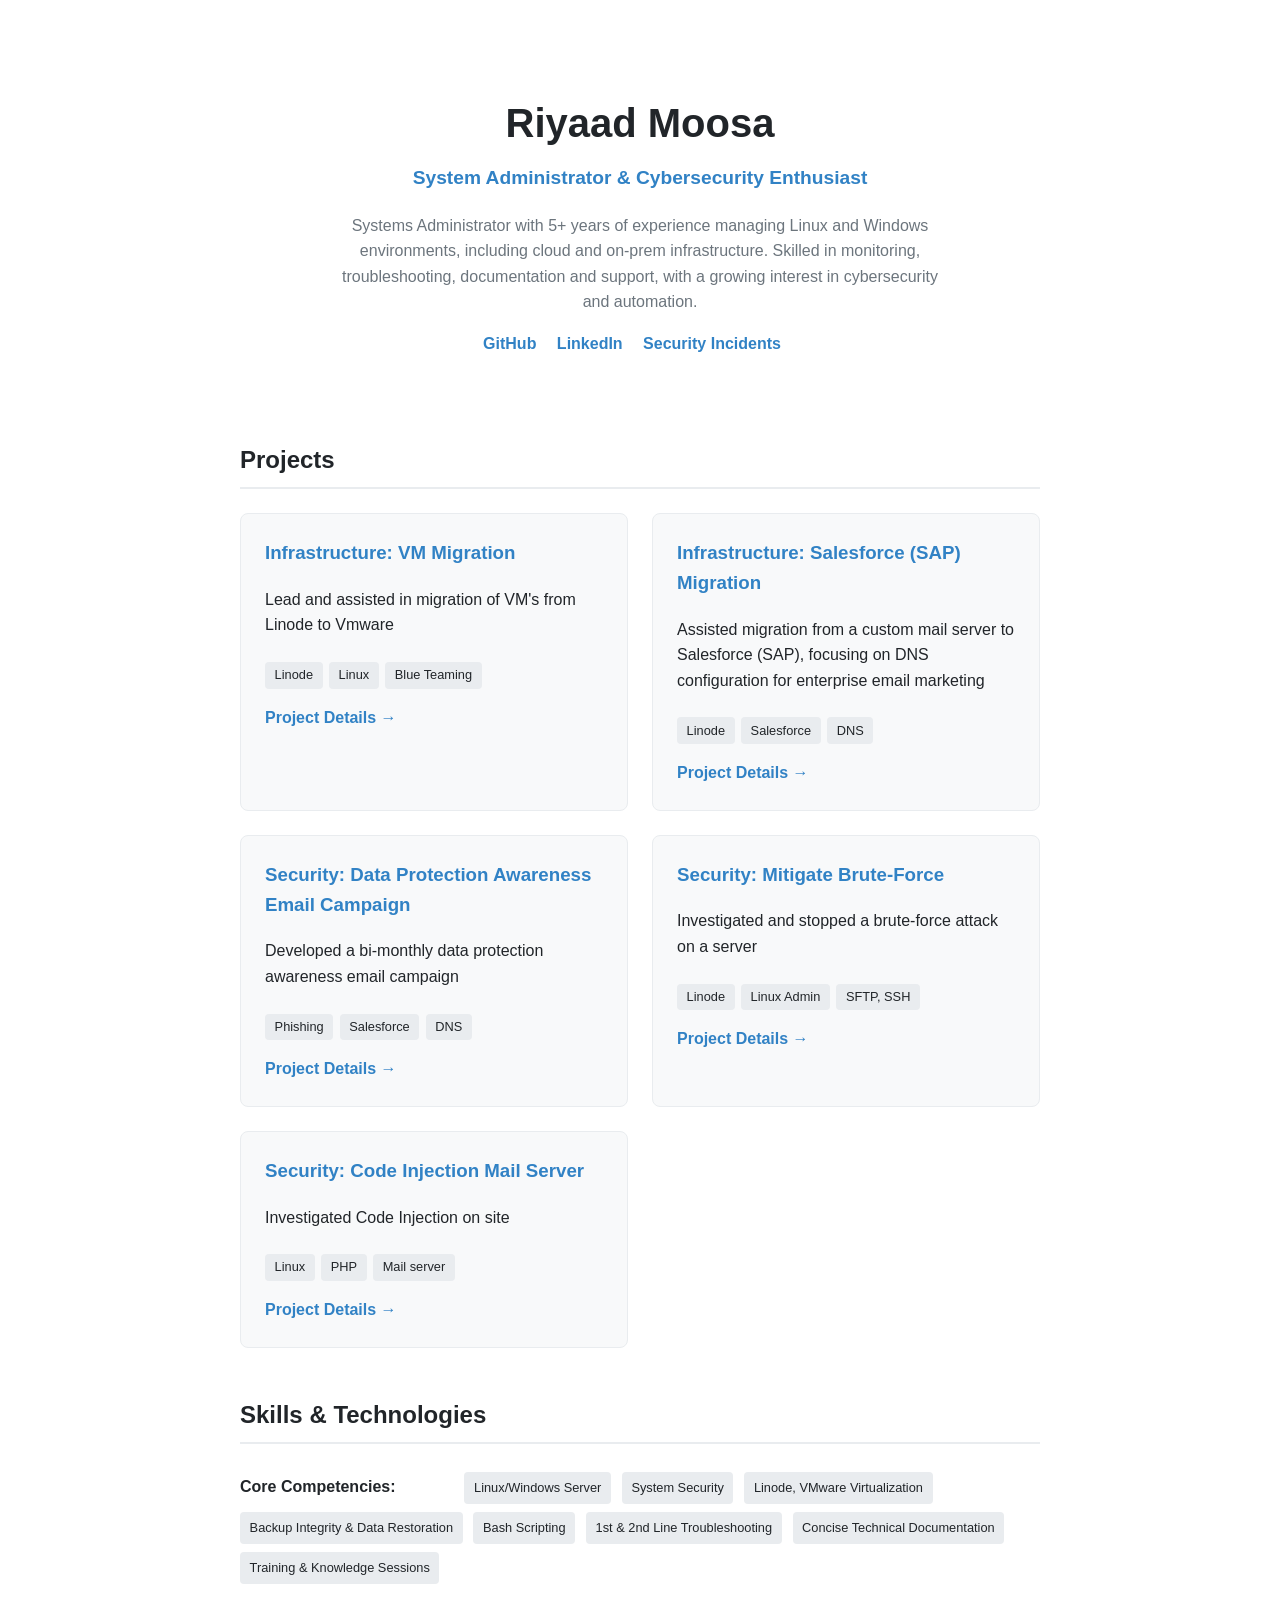
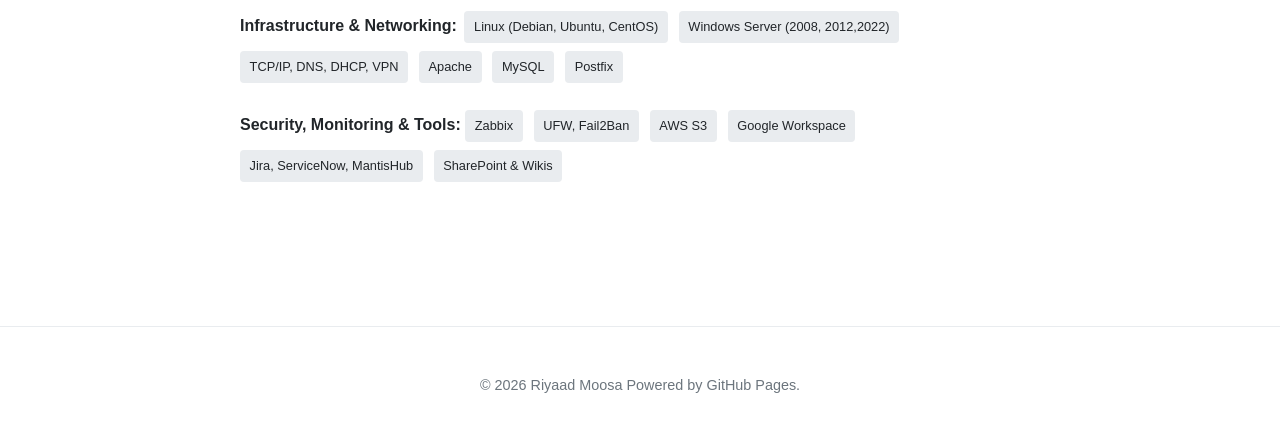
==== index.html @ a67c02aa "Security incident link on top" ====
<!DOCTYPE html>
<html lang="en">
<head>
    <meta charset="UTF-8">
    <meta name="viewport" content="width=device-width, initial-scale=1.0">
    <title>SysAdmin & CyberSecurity Portfolio</title>
    <style>
        :root {
            --bg-color: #ffffff;
            --card-bg: #f8f9fa;
            --text-color: #212529;
            --accent-color: #3182C5;
            --muted-color: #6c757d;
            --border-color: #e9ecef;
        }
        body {
            font-family: -apple-system, BlinkMacSystemFont, 'Segoe UI', Roboto, sans-serif;
            background-color: var(--bg-color);
            color: var(--text-color);
            line-height: 1.6;
            margin: 0;
            padding: 0;
        }
        header {
            max-width: 800px;
            margin: 0 auto;
            padding: 4rem 2rem 2rem;
            text-align: center;
        }
        h1 { font-size: 2.5rem; margin-bottom: 0.5rem; color: var(--text-color); }
        .subtitle { font-size: 1.2rem; color: var(--accent-color); margin-top: 0; font-weight: 600; }
        .bio { max-width: 600px; margin: 0 auto; color: var(--muted-color); }
        main { max-width: 800px; margin: 0 auto; padding: 2rem; }
        section { margin-bottom: 3rem; }
        h2 { border-bottom: 2px solid var(--border-color); padding-bottom: 0.5rem; color: var(--text-color); }
        .grid {
            display: grid;
            grid-template-columns: repeat(auto-fit, minmax(280px, 1fr));
            gap: 1.5rem;
            margin-top: 1.5rem;
        }
        .card {
            background: var(--card-bg);
            padding: 1.5rem;
            border-radius: 8px;
            border: 1px solid var(--border-color);
            transition: transform 0.2s, box-shadow 0.2s;
        }
        .card:hover { 
            transform: translateY(-5px); 
            box-shadow: 0 4px 12px rgba(0,0,0,0.05);
        }
        .card h3 { margin-top: 0; color: var(--accent-color); }
        .tag {
            background: var(--border-color);
            color: var(--text-color);
            padding: 0.2rem 0.6rem;
            border-radius: 4px;
            font-size: 0.8rem;
            margin-right: 0.4rem;
            display: inline-block;
            margin-top: 0.5rem;
        }
        .links { margin-top: 1rem; }
        .links a { color: var(--accent-color); text-decoration: none; margin-right: 1rem; font-weight: bold; }
        .links a:hover { text-decoration: underline; }
        footer { text-align: center; padding: 2rem; color: var(--muted-color); font-size: 0.9rem; border-top: 1px solid var(--border-color); margin-top: 4rem; }
		
		        .skills-category {
            margin-bottom: 1.2rem;
            line-height: 2;
        }
        .skills-label {
            display: inline-block;
            font-weight: bold;
            min-width: 220px;
            color: var(--text-color);
        }
        @media (max-width: 600px) {
            .skills-label {
                display: block;
                margin-bottom: 0.5rem;
            }
        }
	
    </style>
</head>
<body>

    <header>
        <h1>Riyaad Moosa</h1>
        <p class="subtitle">System Administrator & Cybersecurity Enthusiast</p>
        <p class="bio">Systems Administrator with 5+ years of experience managing Linux and Windows environments, including cloud and on-prem infrastructure. Skilled in monitoring, troubleshooting, documentation and support, with a growing interest in cybersecurity and automation.</p>
        <div class="links">
            <a href="https://github.com/riyaadmoosa/linux-tools">GitHub</a>
            <a href="https://www.linkedin.com/in/riyaad-moosa-1ba750356/">LinkedIn</a>
			<a href="security.html">Security Incidents</a>
        </div>
    </header>

    <main>
	     <section id="projects">
            <h2>Projects</h2>
            <div class="grid">
                <!-- Project Card 1 -->
                <div class="card">
                    <h3>Infrastructure: VM Migration</h3>
                    <p>Lead and assisted in migration of VM's from Linode to Vmware</p>
                    <div><span class="tag">Linode</span><span class="tag">Linux</span><span class="tag">Blue Teaming</span></div>
                    <div class="links">
                        <a href="projects.html#vm-migration">Project Details &rarr;</a>
                    </div>
                </div>
                <!-- Project Card 2 -->
                <div class="card">
                    <h3>Infrastructure: Salesforce (SAP) Migration</h3>
                    <p>Assisted migration from a custom mail server to Salesforce (SAP), focusing on DNS configuration for enterprise email marketing</p>
                    <div><span class="tag">Linode</span><span class="tag">Salesforce</span><span class="tag">DNS</span></div>
                    <div class="links">
                        <a href="projects.html#salesforcesap-migration">Project Details &rarr;</a>
                    </div>
                </div>
			   <!-- Project Card 3 -->
                <div class="card">
                    <h3>Security: Data Protection Awareness Email Campaign</h3>
                    <p>Developed a bi-monthly data protection awareness email campaign</p>
                    <div><span class="tag">Phishing</span><span class="tag">Salesforce</span><span class="tag">DNS</span></div>
                    <div class="links">
                        <a href="projects.html#dataprotection-emailcampaign">Project Details &rarr;</a>
                    </div>
                </div>
				 <!-- Project Card 4 -->
                <div class="card">
                    <h3>Security: Mitigate Brute-Force</h3>
                    <p>Investigated and stopped a brute-force attack on a server</p>
                    <div><span class="tag">Linode</span><span class="tag">Linux Admin</span><span class="tag">SFTP, SSH</span></div>
                    <div class="links">
                        <a href="security.html#brute-force">Project Details &rarr;</a>
                    </div>
                </div>
				<!-- Project Card 5 -->
				  <div class="card">
                    <h3>Security: Code Injection Mail Server</h3>
                    <p>Investigated Code Injection on site</p>
                    <div><span class="tag">Linux</span><span class="tag">PHP</span><span class="tag">Mail server</span></div>
                    <div class="links">
                        <a href="security.html#codeinjection-mailserver">Project Details &rarr;</a>
                    </div>
                </div>
            </div>
        </section>

       
	 <section id="skills">
             <h2>Skills & Technologies</h2>
            
            <div class="skills-category">
                <span class="skills-label">Core Competencies:</span>
                <span class="tag">Linux/Windows Server</span>
                <span class="tag">System Security</span>
                <span class="tag">Linode, VMware Virtualization</span>
                <span class="tag">Backup Integrity & Data Restoration</span>
                <span class="tag">Bash Scripting</span>
                <span class="tag">1st & 2nd Line Troubleshooting</span>
                <span class="tag">Concise Technical Documentation</span>
                <span class="tag">Training & Knowledge Sessions</span>
            </div>

            <div class="skills-category">
                <span class="skills-label">Infrastructure & Networking:</span>
                <span class="tag">Linux (Debian, Ubuntu, CentOS)</span>
                <span class="tag">Windows Server (2008, 2012,2022)</span>
                <span class="tag">TCP/IP, DNS, DHCP, VPN</span>
                <span class="tag">Apache</span>
                <span class="tag">MySQL</span>
                <span class="tag">Postfix</span>
            </div>

            <div class="skills-category">
                <span class="skills-label">Security, Monitoring & Tools:</span>
                <span class="tag">Zabbix</span>
                <span class="tag">UFW, Fail2Ban</span>
                <span class="tag">AWS S3</span>
                <span class="tag">Google Workspace</span>
                <span class="tag">Jira, ServiceNow, MantisHub</span>
                <span class="tag">SharePoint & Wikis</span>
            </div>
        </section>
			
    </main>

    <footer>
        <p>&copy; 2026 Riyaad Moosa Powered by GitHub Pages.</p>
    </footer>

</body>
</html>
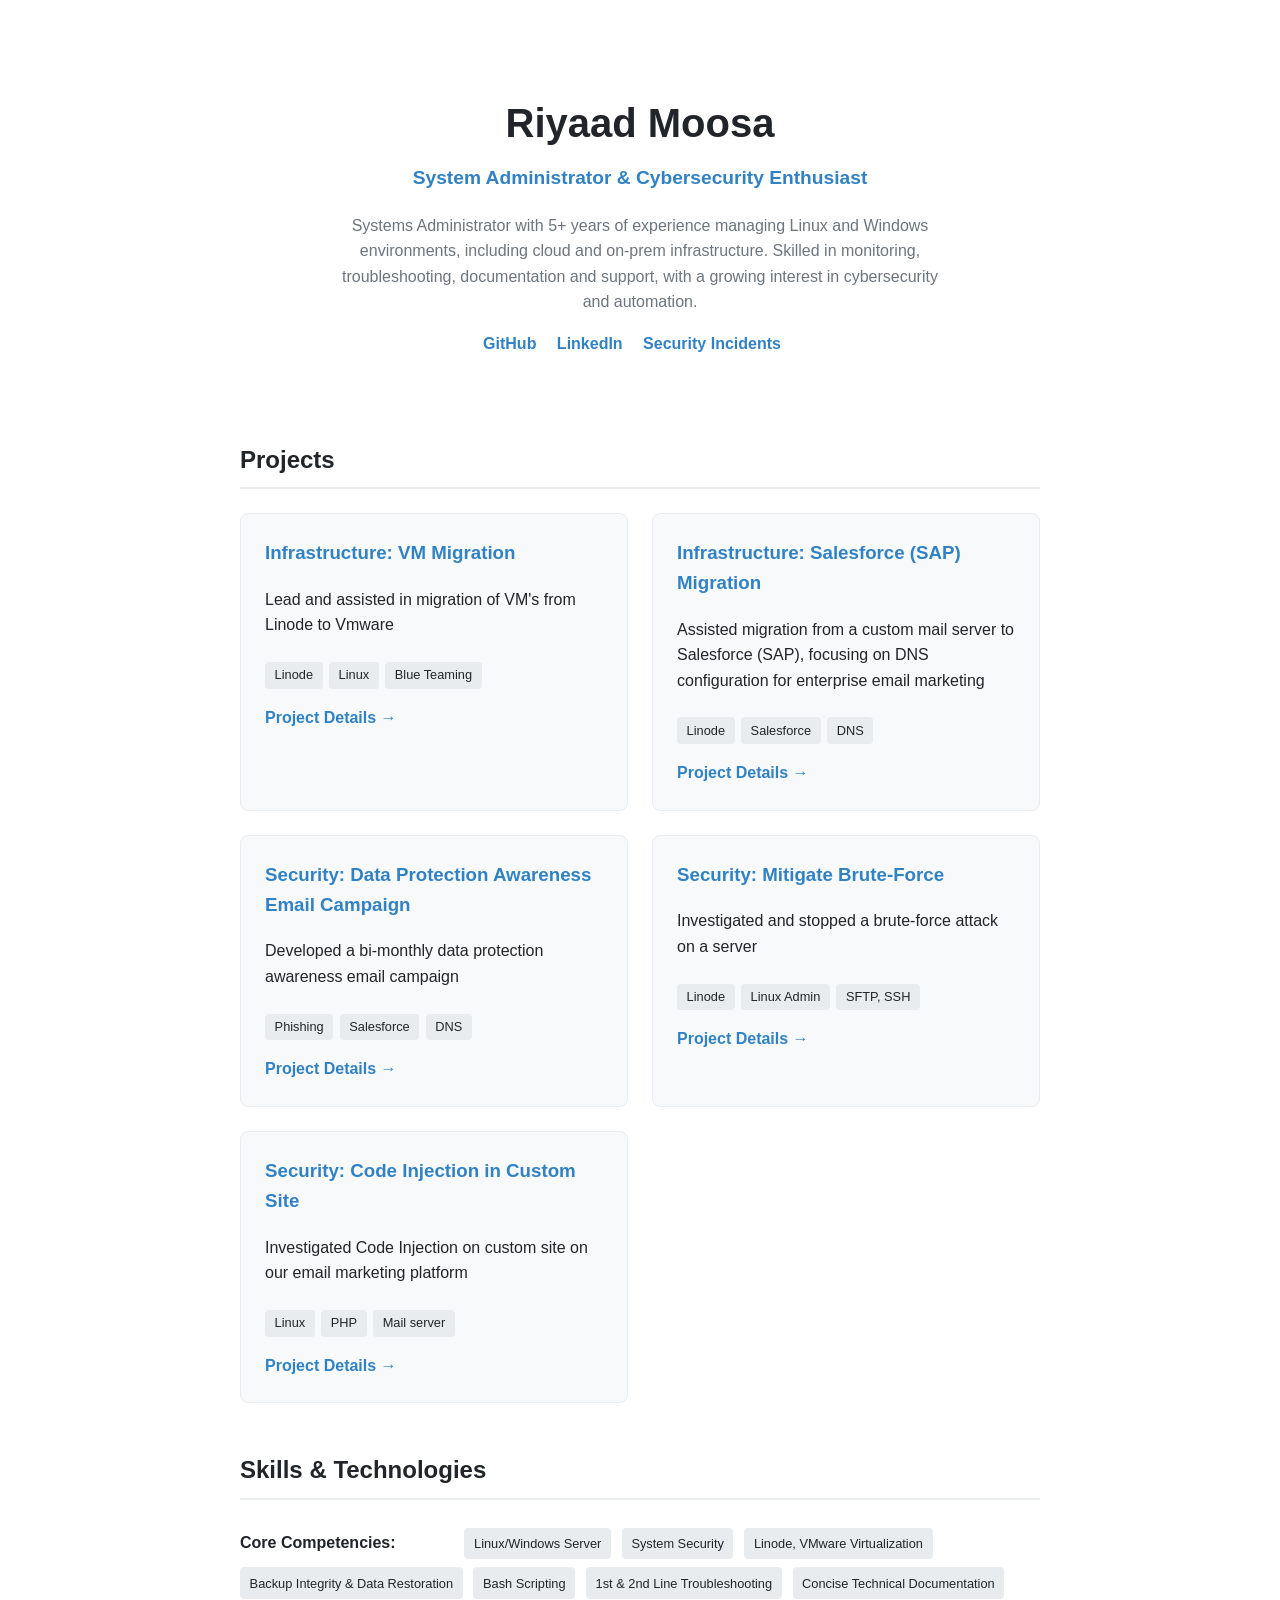
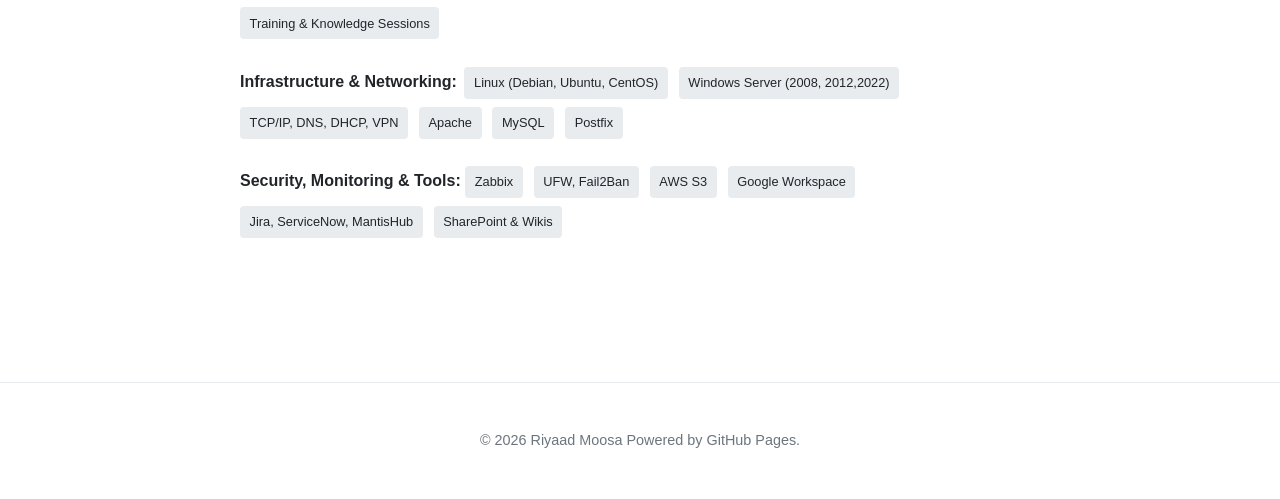
==== commit 0ef56f88: "fixed Code injection section" ====
--- a/index.html
+++ b/index.html
@@ -140,8 +140,8 @@
                 </div>
 				<!-- Project Card 5 -->
 				  <div class="card">
-                    <h3>Security: Code Injection Mail Server</h3>
-                    <p>Investigated Code Injection on site</p>
+                    <h3>Security: Code Injection in Custom Site</h3>
+                    <p>Investigated Code Injection on custom site on our email marketing platform</p>
                     <div><span class="tag">Linux</span><span class="tag">PHP</span><span class="tag">Mail server</span></div>
                     <div class="links">
                         <a href="security.html#codeinjection-mailserver">Project Details &rarr;</a>
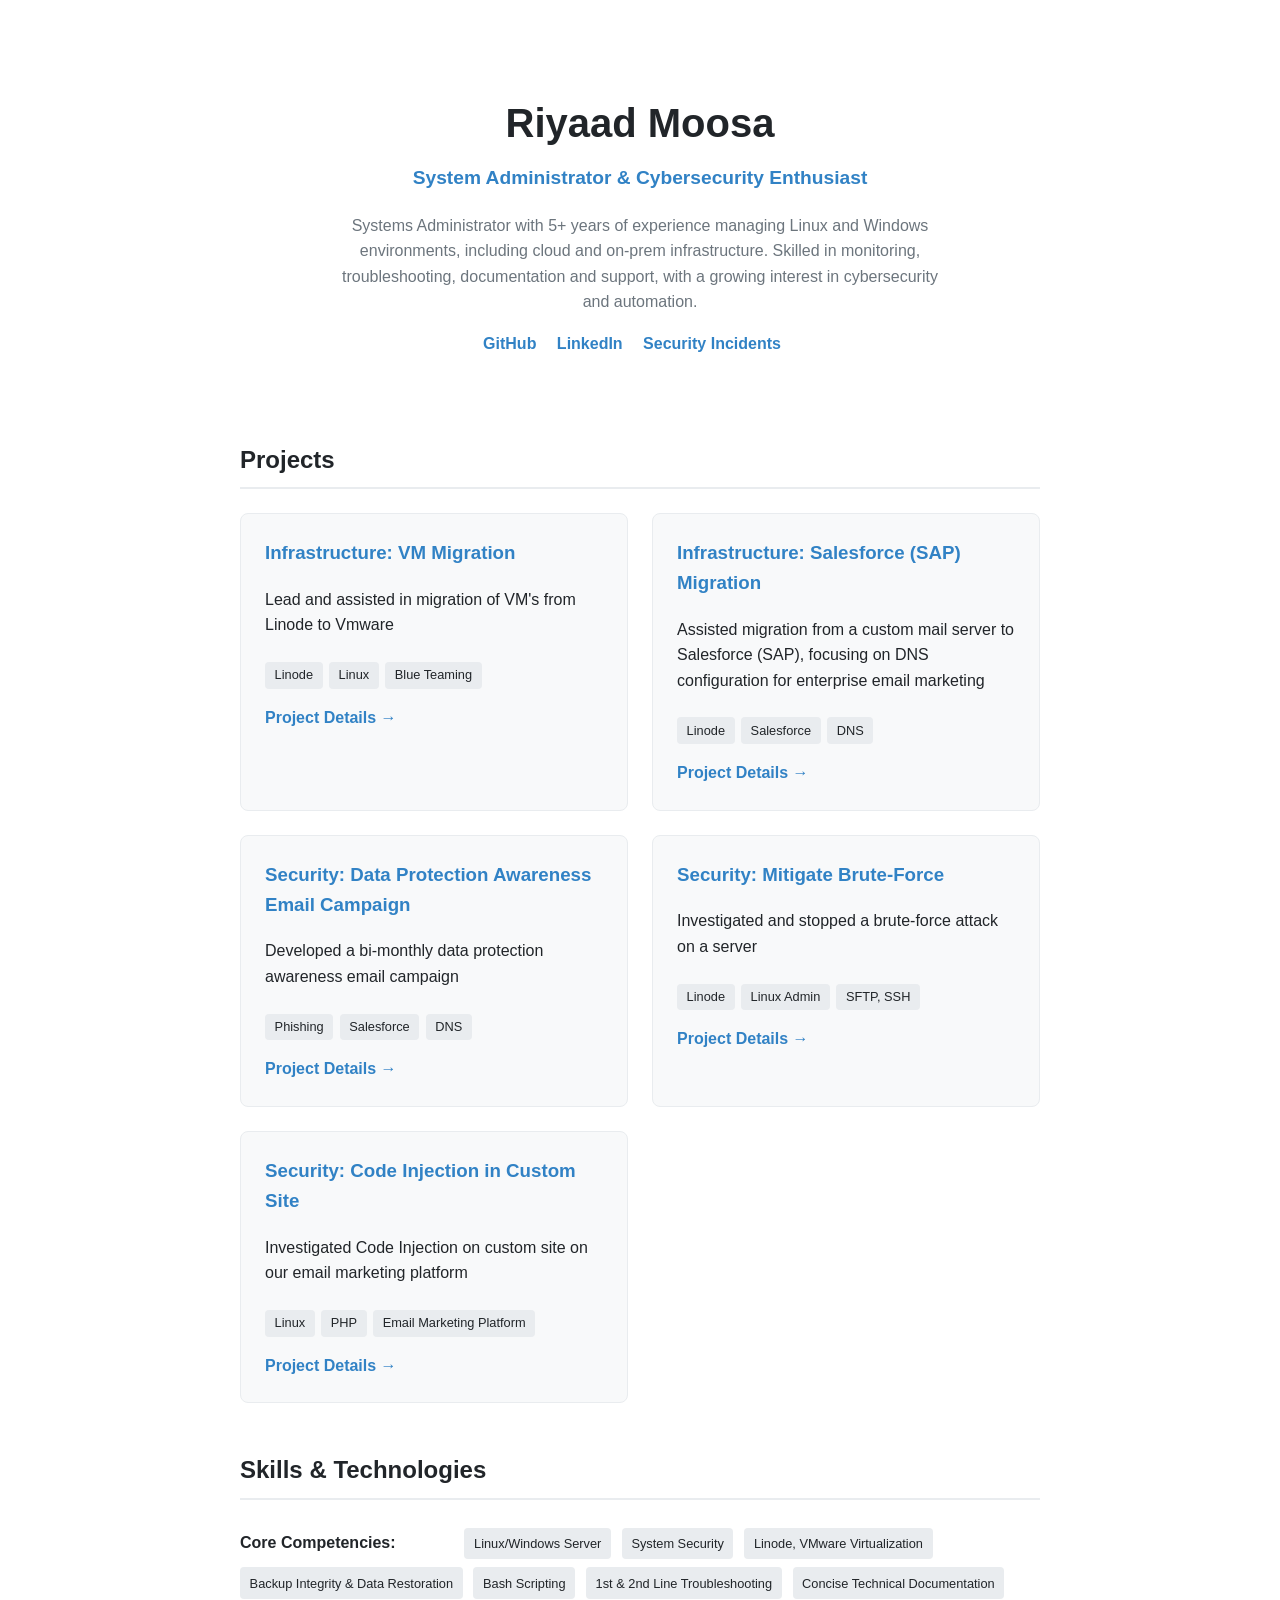
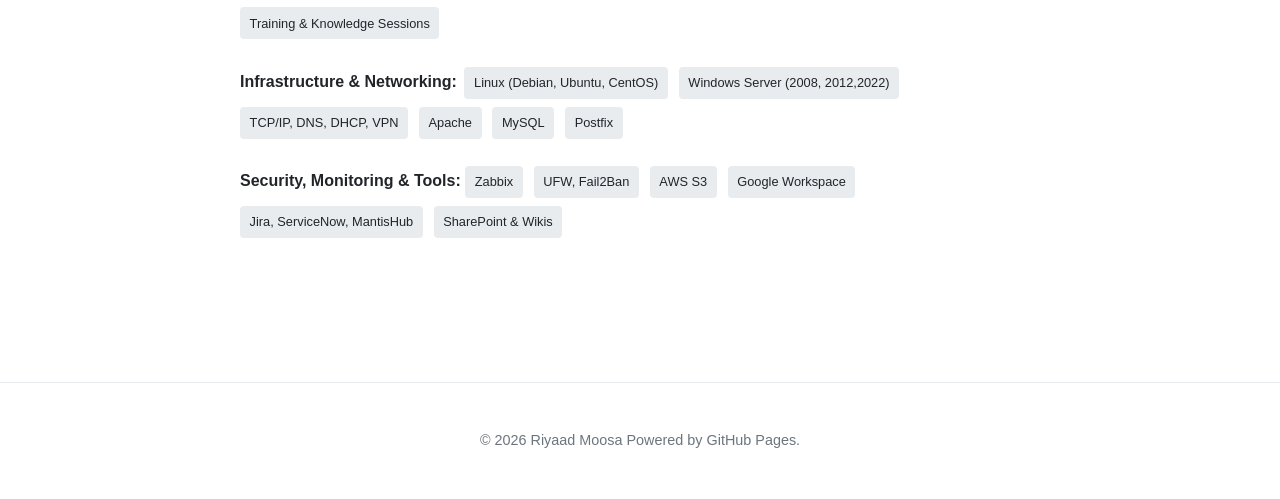
==== commit b94c8c71: "Email marketing platform tag" ====
--- a/index.html
+++ b/index.html
@@ -142,7 +142,7 @@
 				  <div class="card">
                     <h3>Security: Code Injection in Custom Site</h3>
                     <p>Investigated Code Injection on custom site on our email marketing platform</p>
-                    <div><span class="tag">Linux</span><span class="tag">PHP</span><span class="tag">Mail server</span></div>
+                    <div><span class="tag">Linux</span><span class="tag">PHP</span><span class="tag">Email Marketing Platform</span></div>
                     <div class="links">
                         <a href="security.html#codeinjection-mailserver">Project Details &rarr;</a>
                     </div>
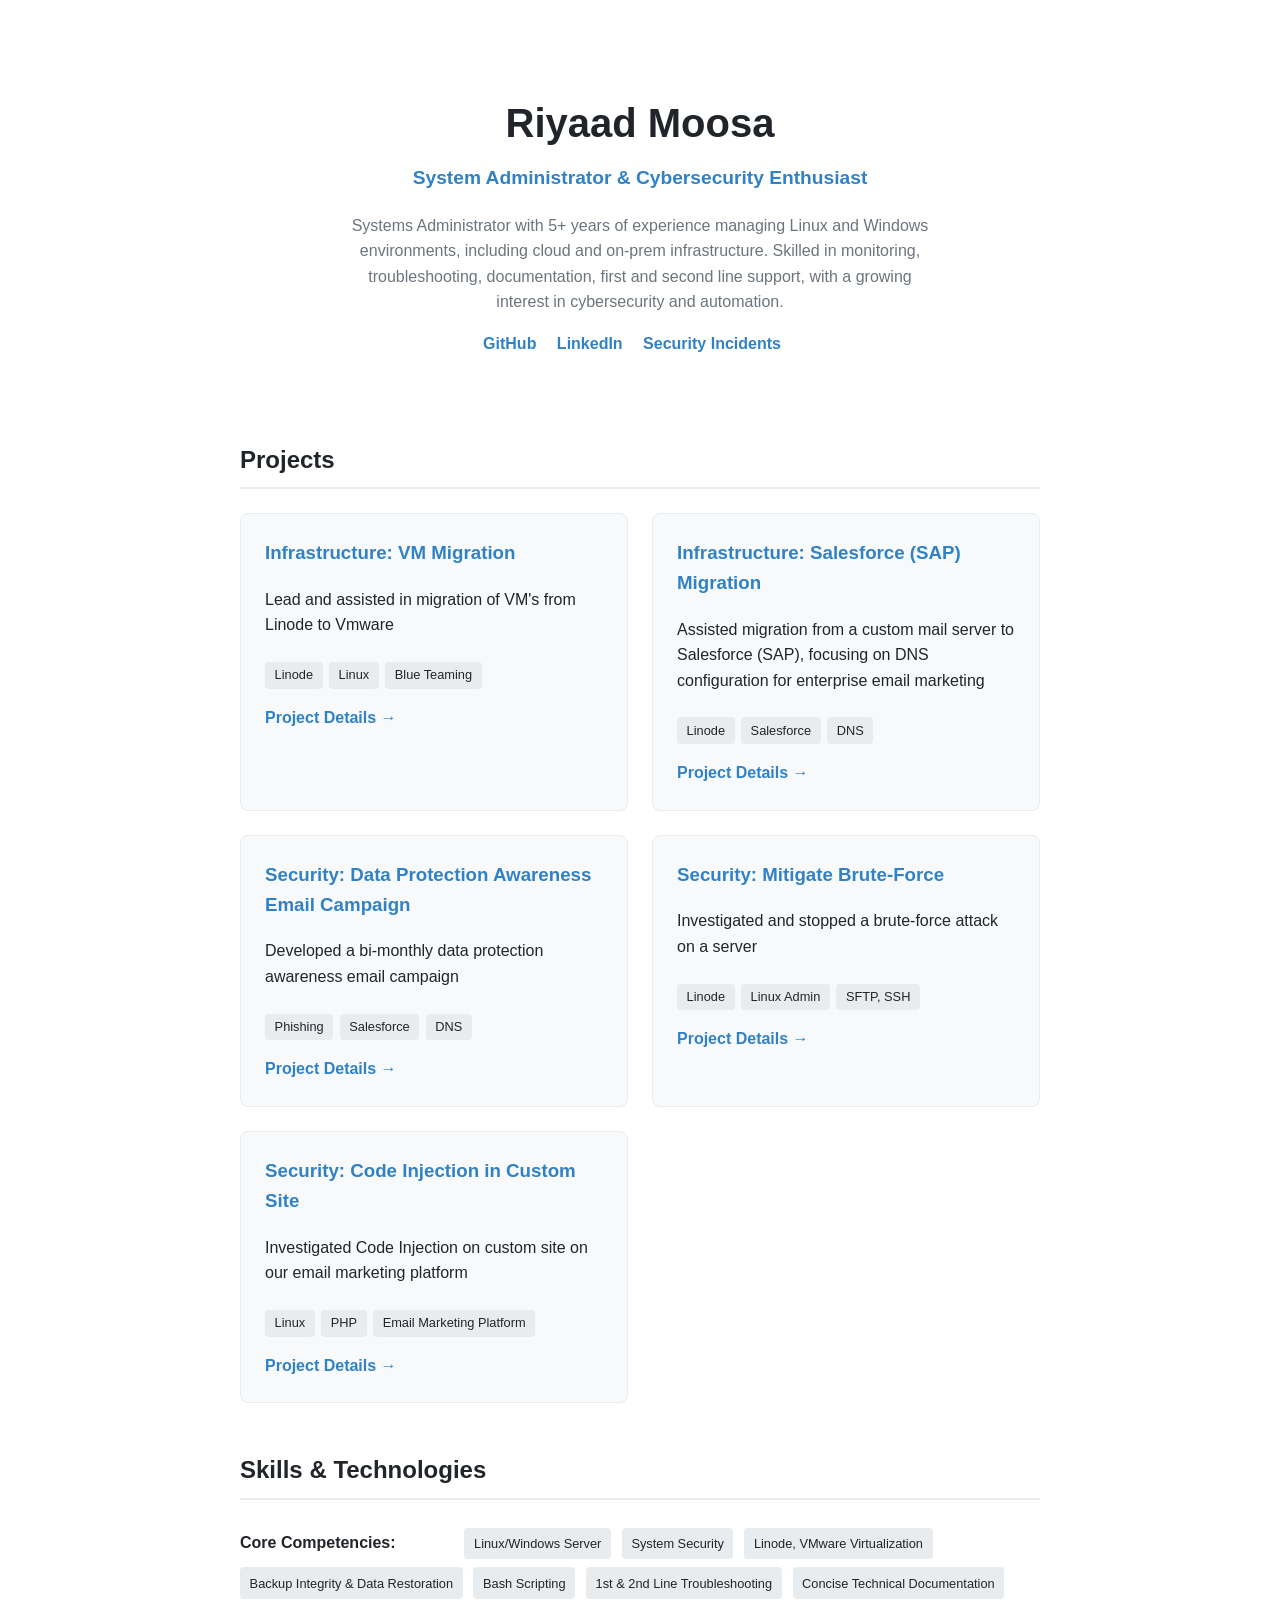
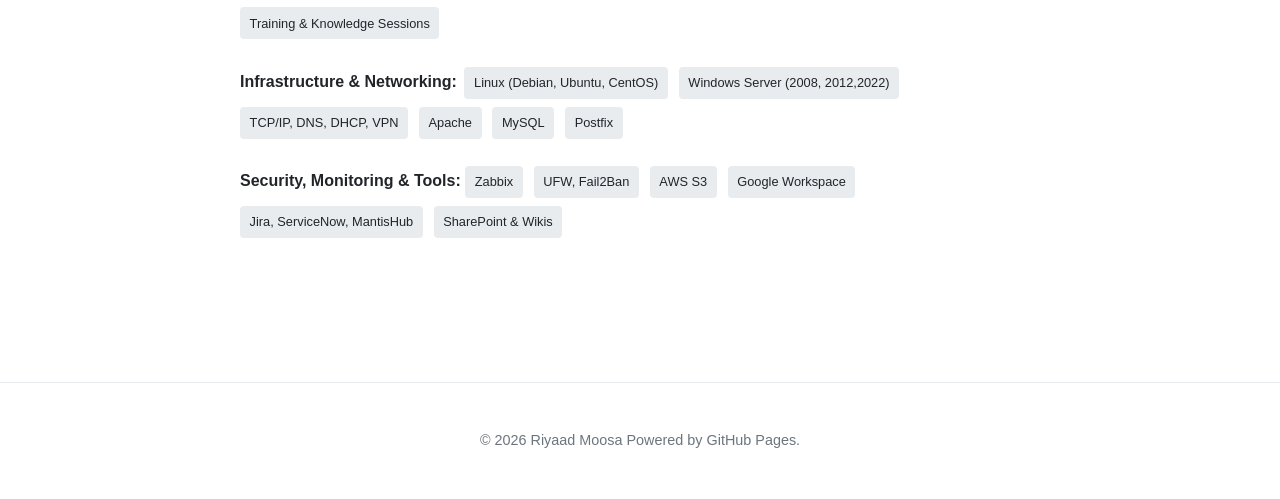
==== commit ed99ac10: "Update index.html Overview update" ====
--- a/index.html
+++ b/index.html
@@ -90,7 +90,7 @@
     <header>
         <h1>Riyaad Moosa</h1>
         <p class="subtitle">System Administrator & Cybersecurity Enthusiast</p>
-        <p class="bio">Systems Administrator with 5+ years of experience managing Linux and Windows environments, including cloud and on-prem infrastructure. Skilled in monitoring, troubleshooting, documentation and support, with a growing interest in cybersecurity and automation.</p>
+        <p class="bio">Systems Administrator with 5+ years of experience managing Linux and Windows environments, including cloud and on-prem infrastructure. Skilled in monitoring, troubleshooting, documentation, first and second line support, with a growing interest in cybersecurity and automation.</p>
         <div class="links">
             <a href="https://github.com/riyaadmoosa/linux-tools">GitHub</a>
             <a href="https://www.linkedin.com/in/riyaad-moosa-1ba750356/">LinkedIn</a>
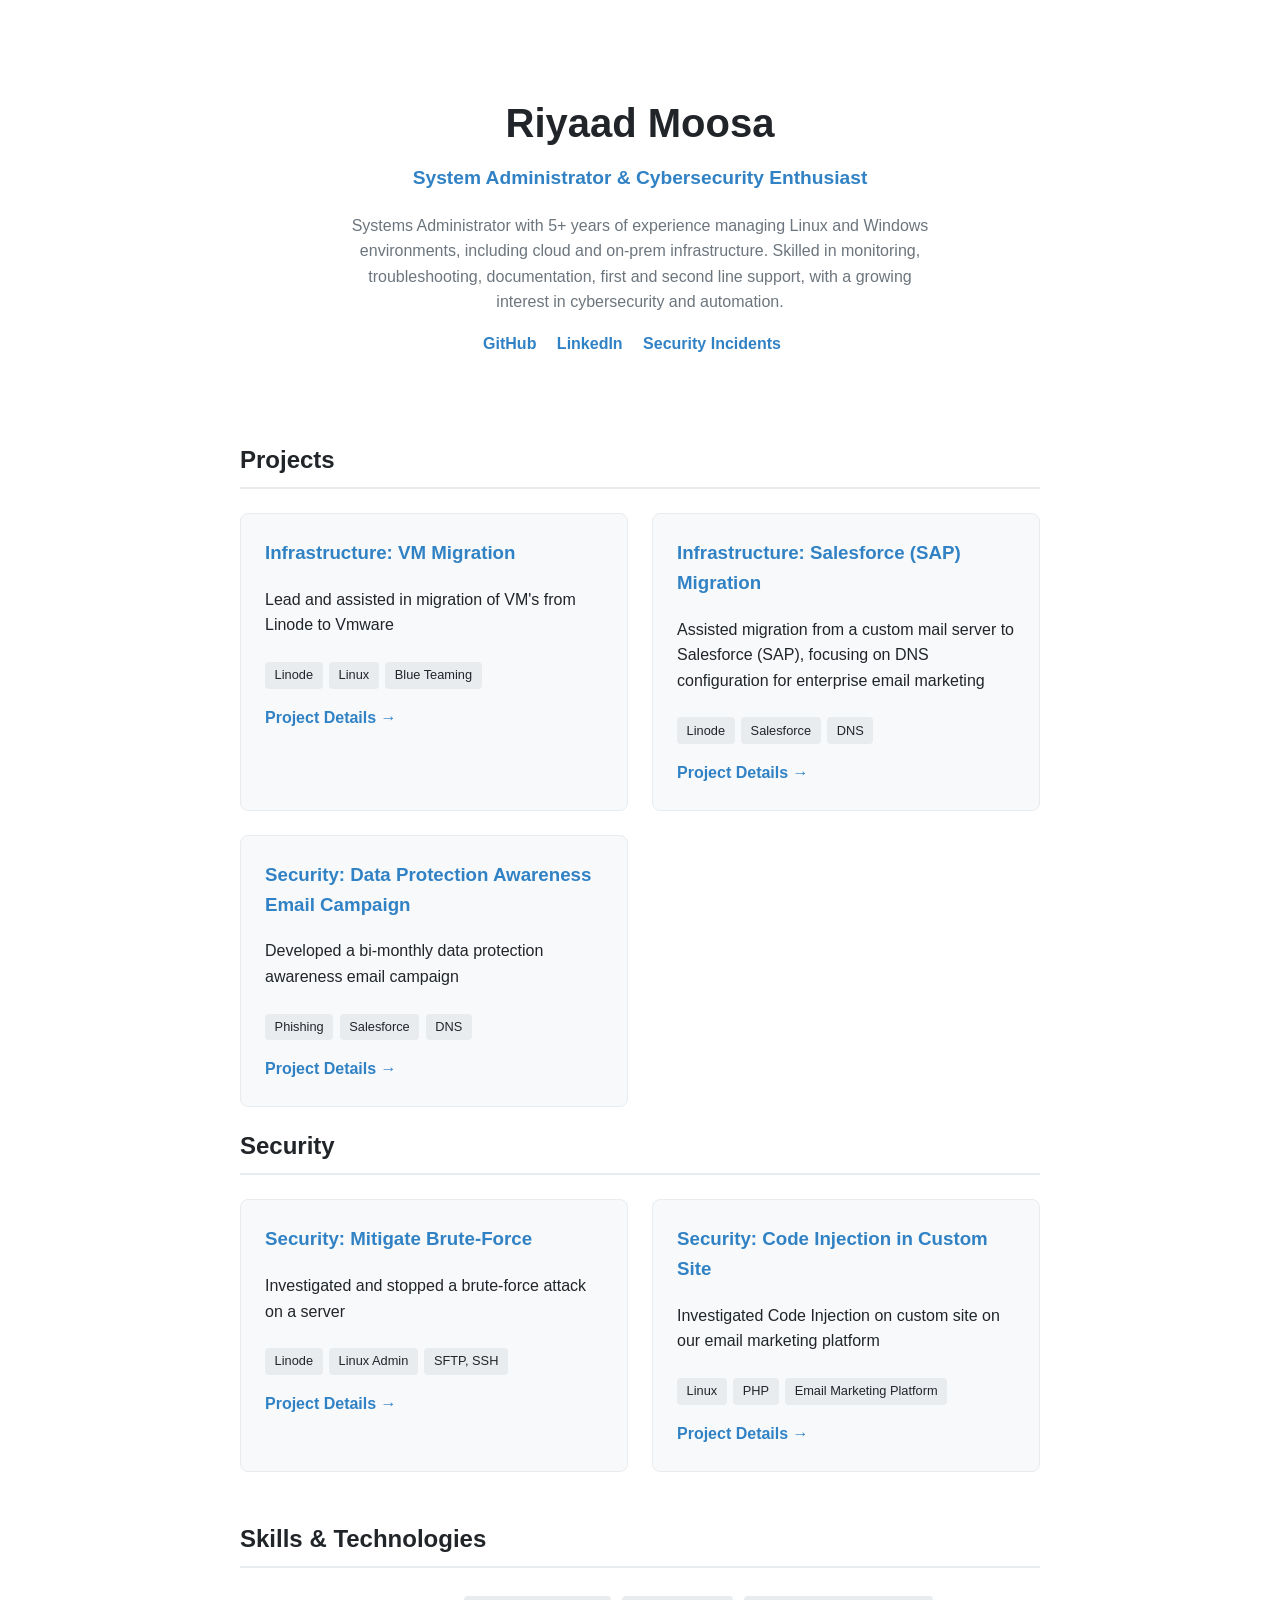
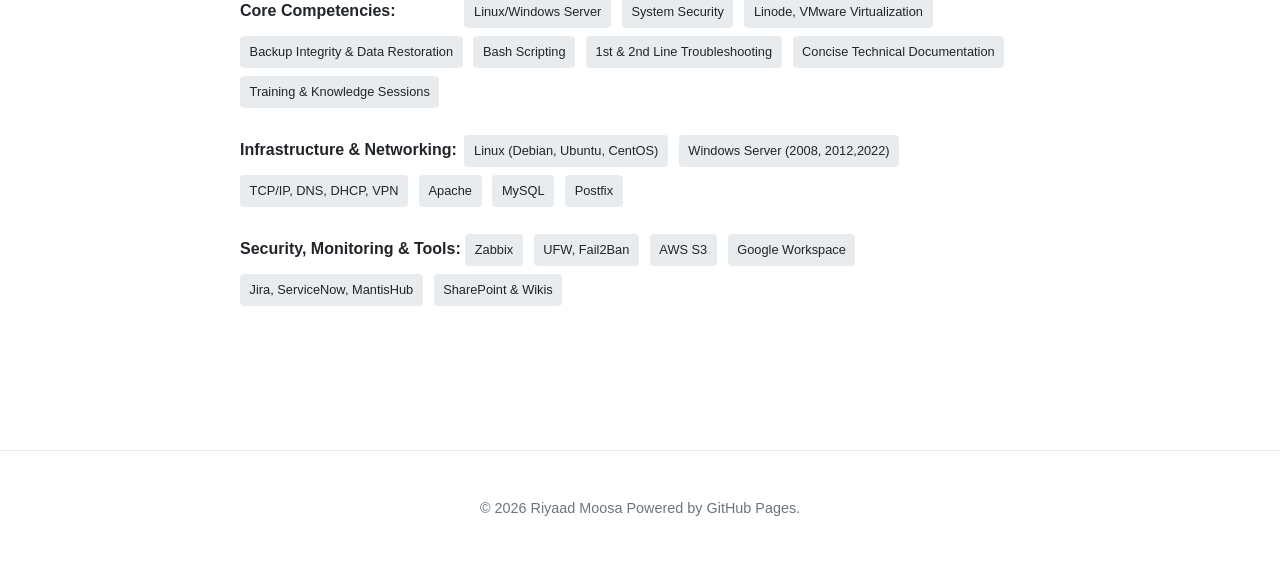
==== commit 4dabb0ce: "Split Projects and Security Section" ====
--- a/index.html
+++ b/index.html
@@ -129,7 +129,12 @@
                         <a href="projects.html#dataprotection-emailcampaign">Project Details &rarr;</a>
                     </div>
                 </div>
-				 <!-- Project Card 4 -->
+			</div>
+
+	 <h2>Security</h2>
+	 <div class="grid">
+
+ <!-- Project Card 4 -->
                 <div class="card">
                     <h3>Security: Mitigate Brute-Force</h3>
                     <p>Investigated and stopped a brute-force attack on a server</p>
@@ -147,7 +152,7 @@
                         <a href="security.html#codeinjection-mailserver">Project Details &rarr;</a>
                     </div>
                 </div>
-            </div>
+ 		 </div>
         </section>
 
        
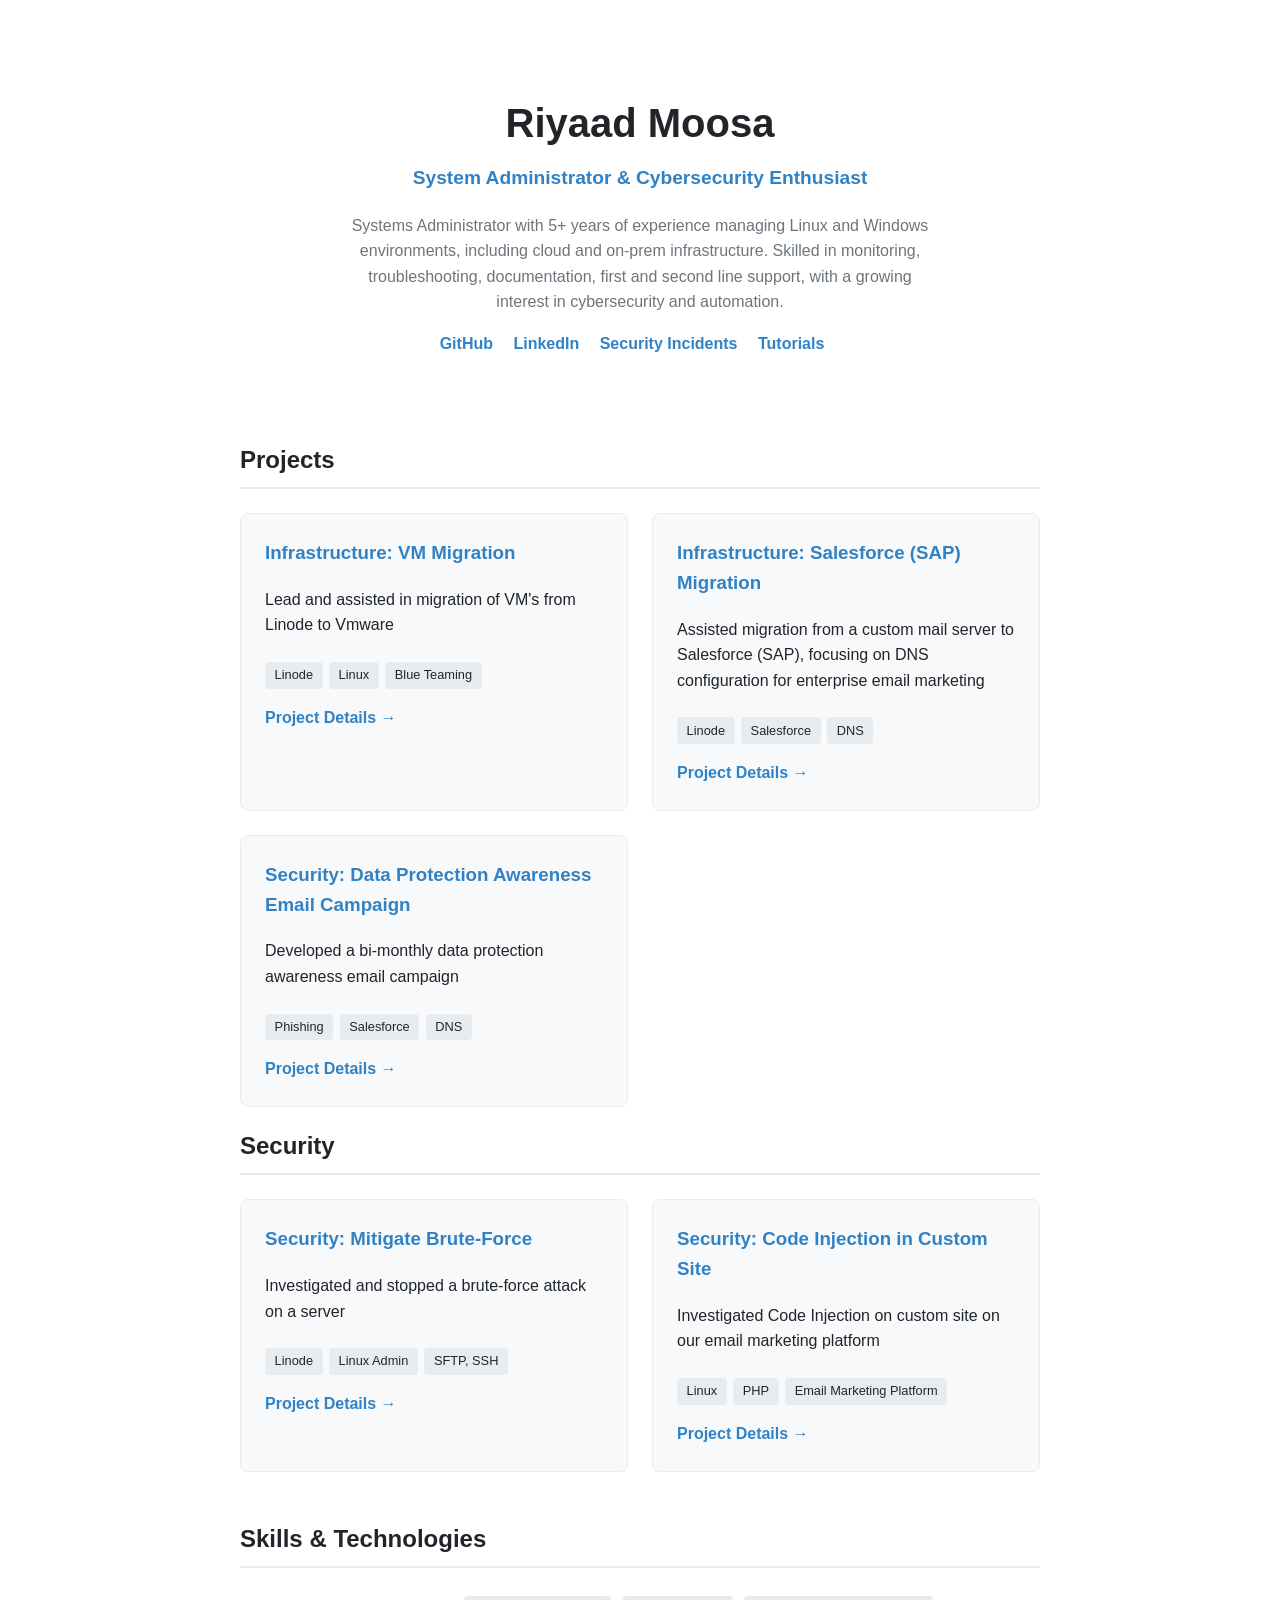
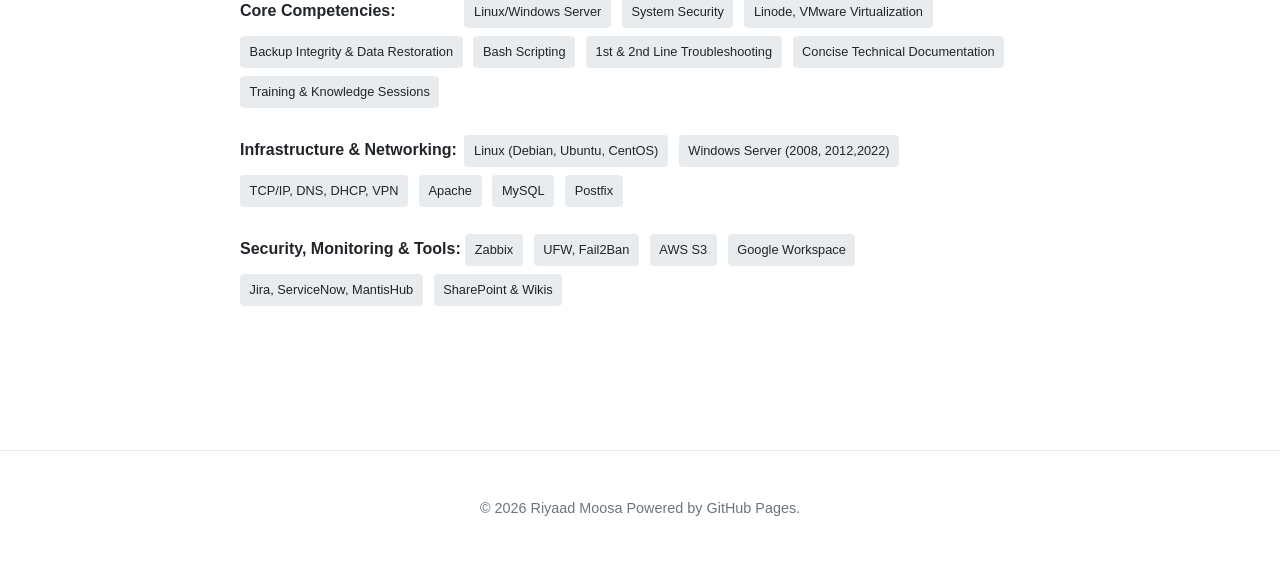
==== commit ed2967dc: "Updated index page to add a link to tutorials" ====
--- a/index.html
+++ b/index.html
@@ -95,6 +95,7 @@
             <a href="https://github.com/riyaadmoosa/linux-tools">GitHub</a>
             <a href="https://www.linkedin.com/in/riyaad-moosa-1ba750356/">LinkedIn</a>
 			<a href="security.html">Security Incidents</a>
+			<a href="tutorials.html">Tutorials</a>
         </div>
     </header>
 
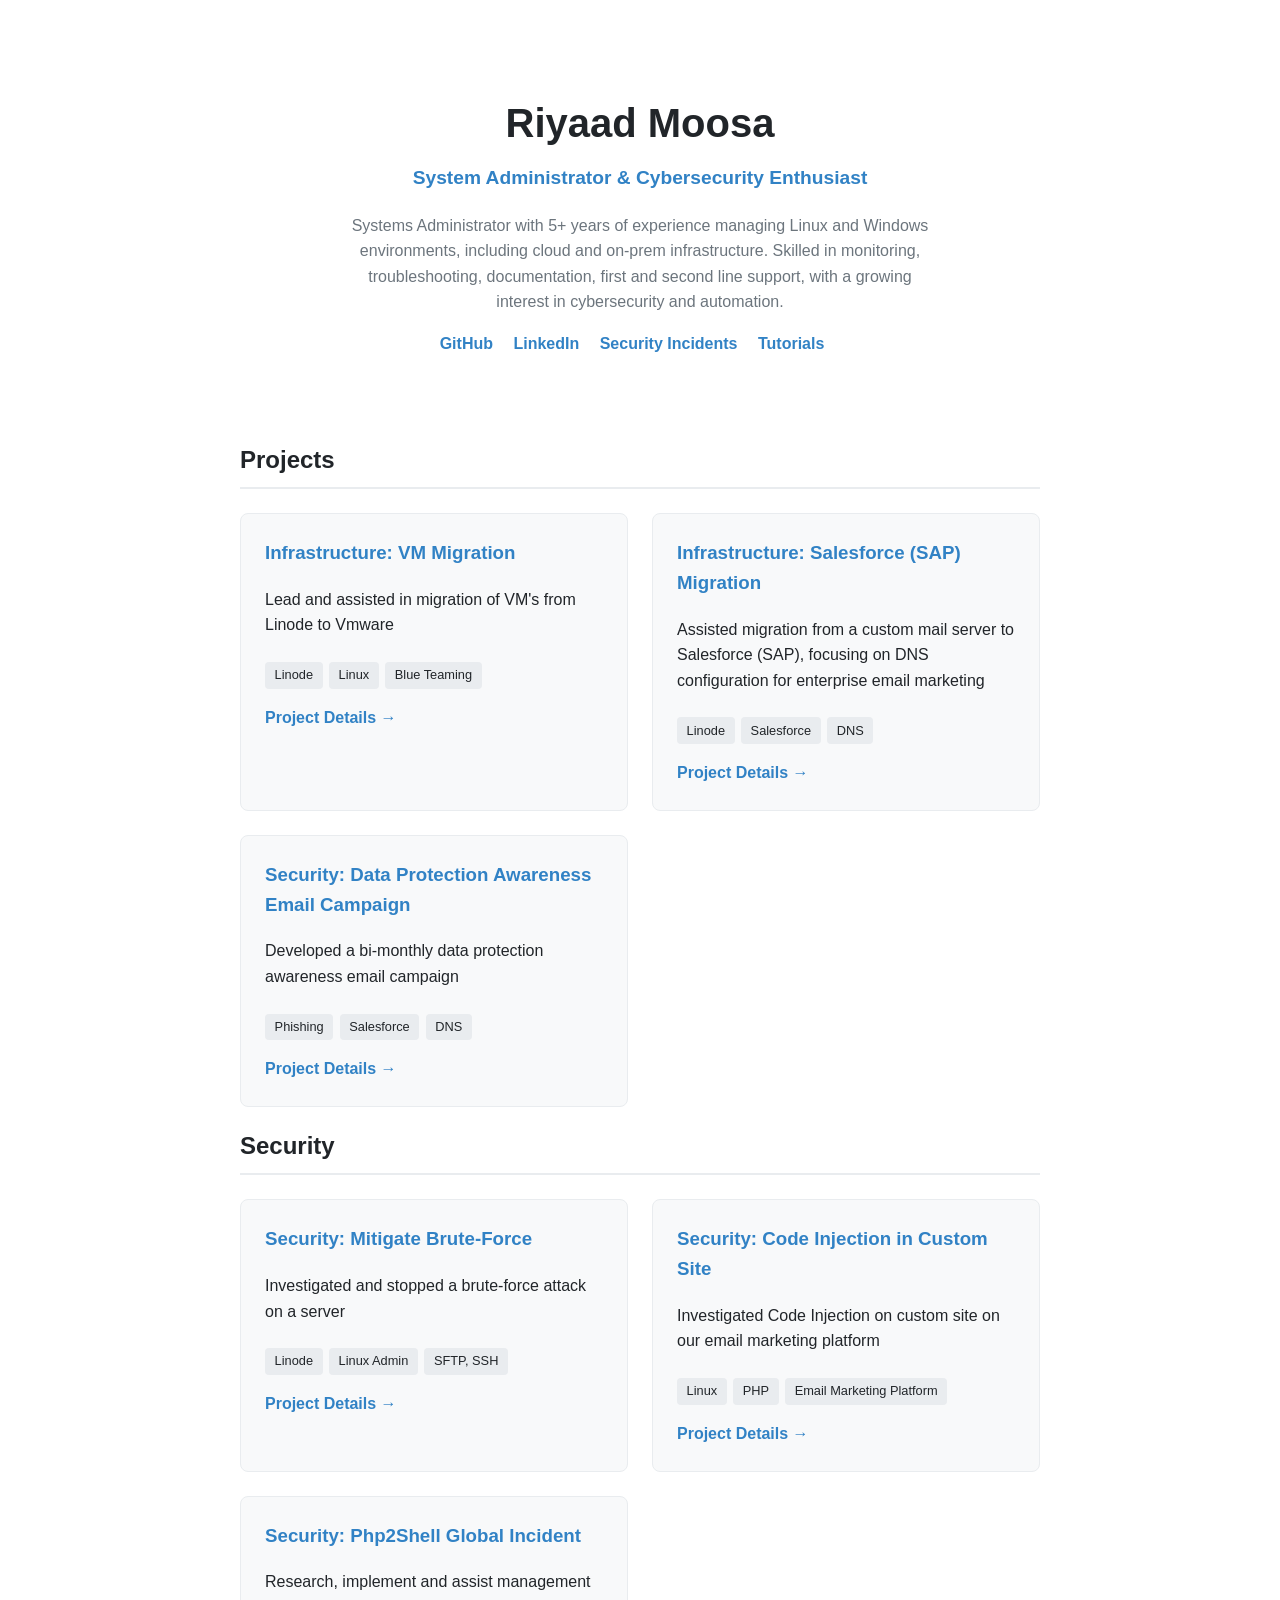
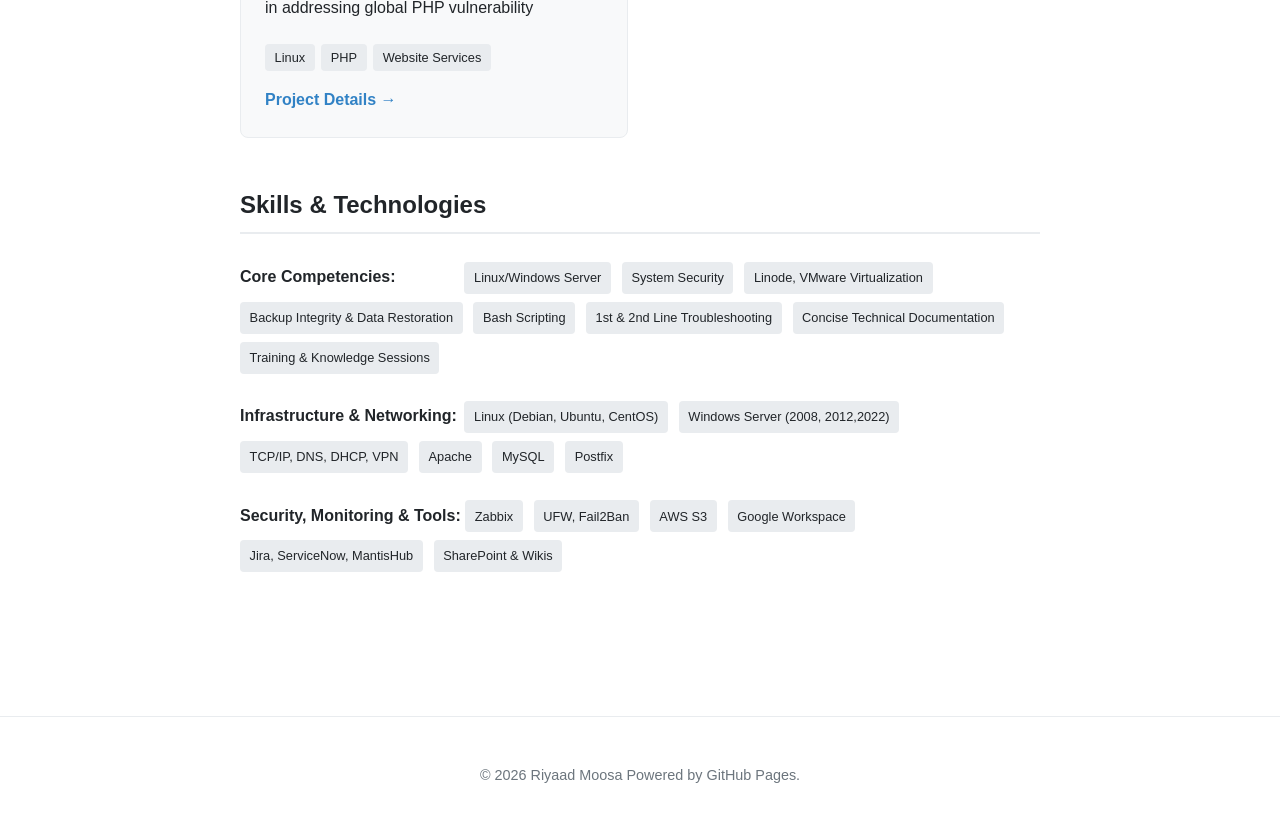
==== commit 59217ec6: "Add new section for php2shell" ====
--- a/index.html
+++ b/index.html
@@ -153,6 +153,16 @@
                         <a href="security.html#codeinjection-mailserver">Project Details &rarr;</a>
                     </div>
                 </div>
+ <!-- Project Card 6 -->
+				  <div class="card">
+                    <h3>Security: Php2Shell Global Incident</h3>
+                    <p>Research, implement and assist management in addressing global PHP vulnerability</p>
+                    <div><span class="tag">Linux</span><span class="tag">PHP</span><span class="tag">Website Services</span></div>
+                    <div class="links">
+                        <a href="security.html#php2shell-global">Project Details &rarr;</a>
+                    </div>
+                </div>
+		 
  		 </div>
         </section>
 
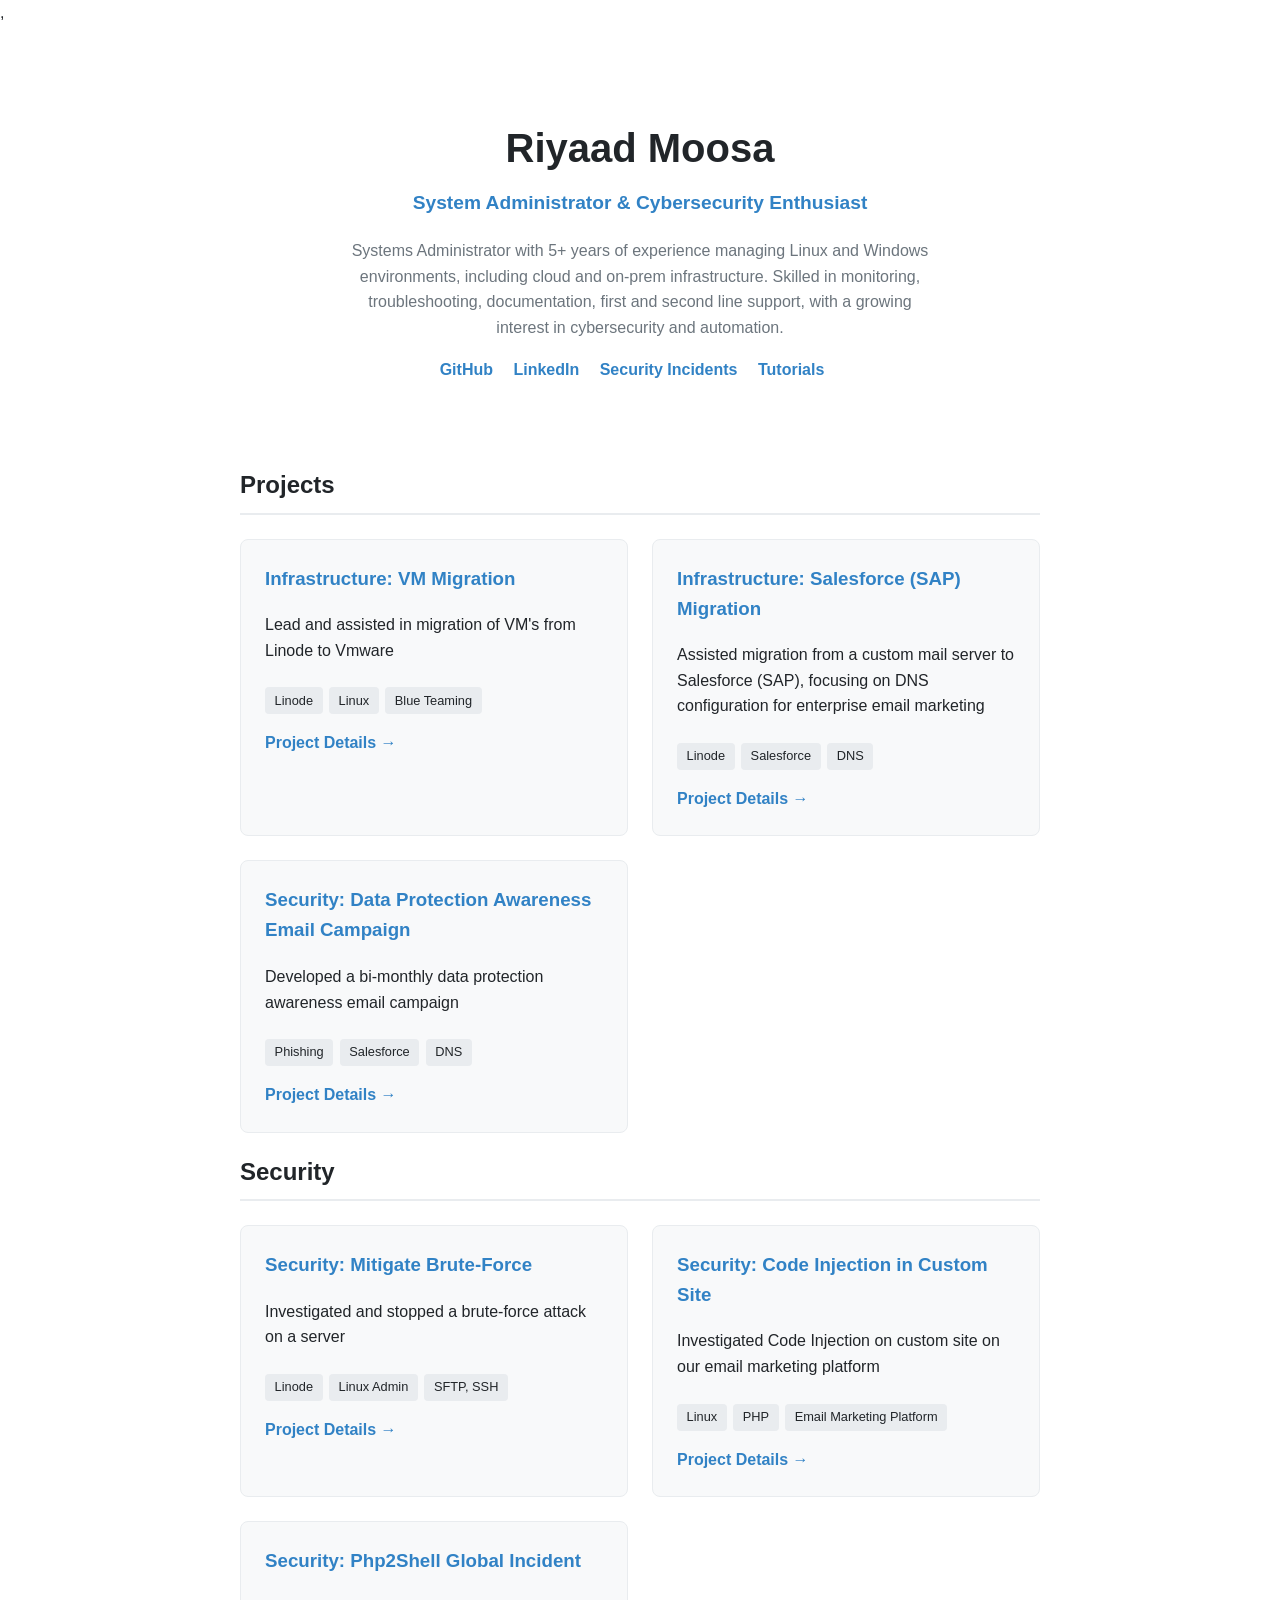
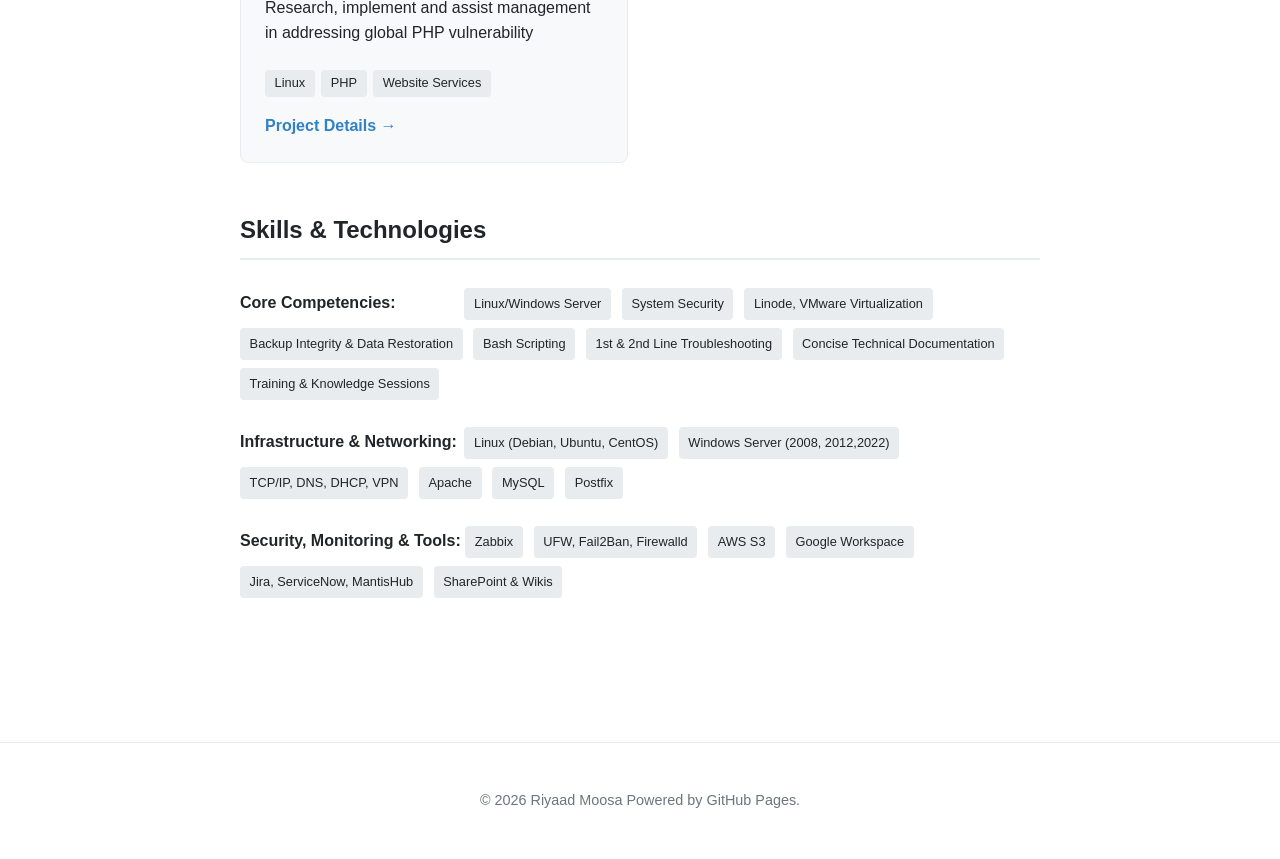
==== commit 71251832: "added text firewalld" ====
--- a/index.html
+++ b/index.html
@@ -1,4 +1,4 @@
-<!DOCTYPE html>
+,<!DOCTYPE html>
 <html lang="en">
 <head>
     <meta charset="UTF-8">
@@ -195,7 +195,7 @@
             <div class="skills-category">
                 <span class="skills-label">Security, Monitoring & Tools:</span>
                 <span class="tag">Zabbix</span>
-                <span class="tag">UFW, Fail2Ban</span>
+                <span class="tag">UFW, Fail2Ban, Firewalld</span>
                 <span class="tag">AWS S3</span>
                 <span class="tag">Google Workspace</span>
                 <span class="tag">Jira, ServiceNow, MantisHub</span>
